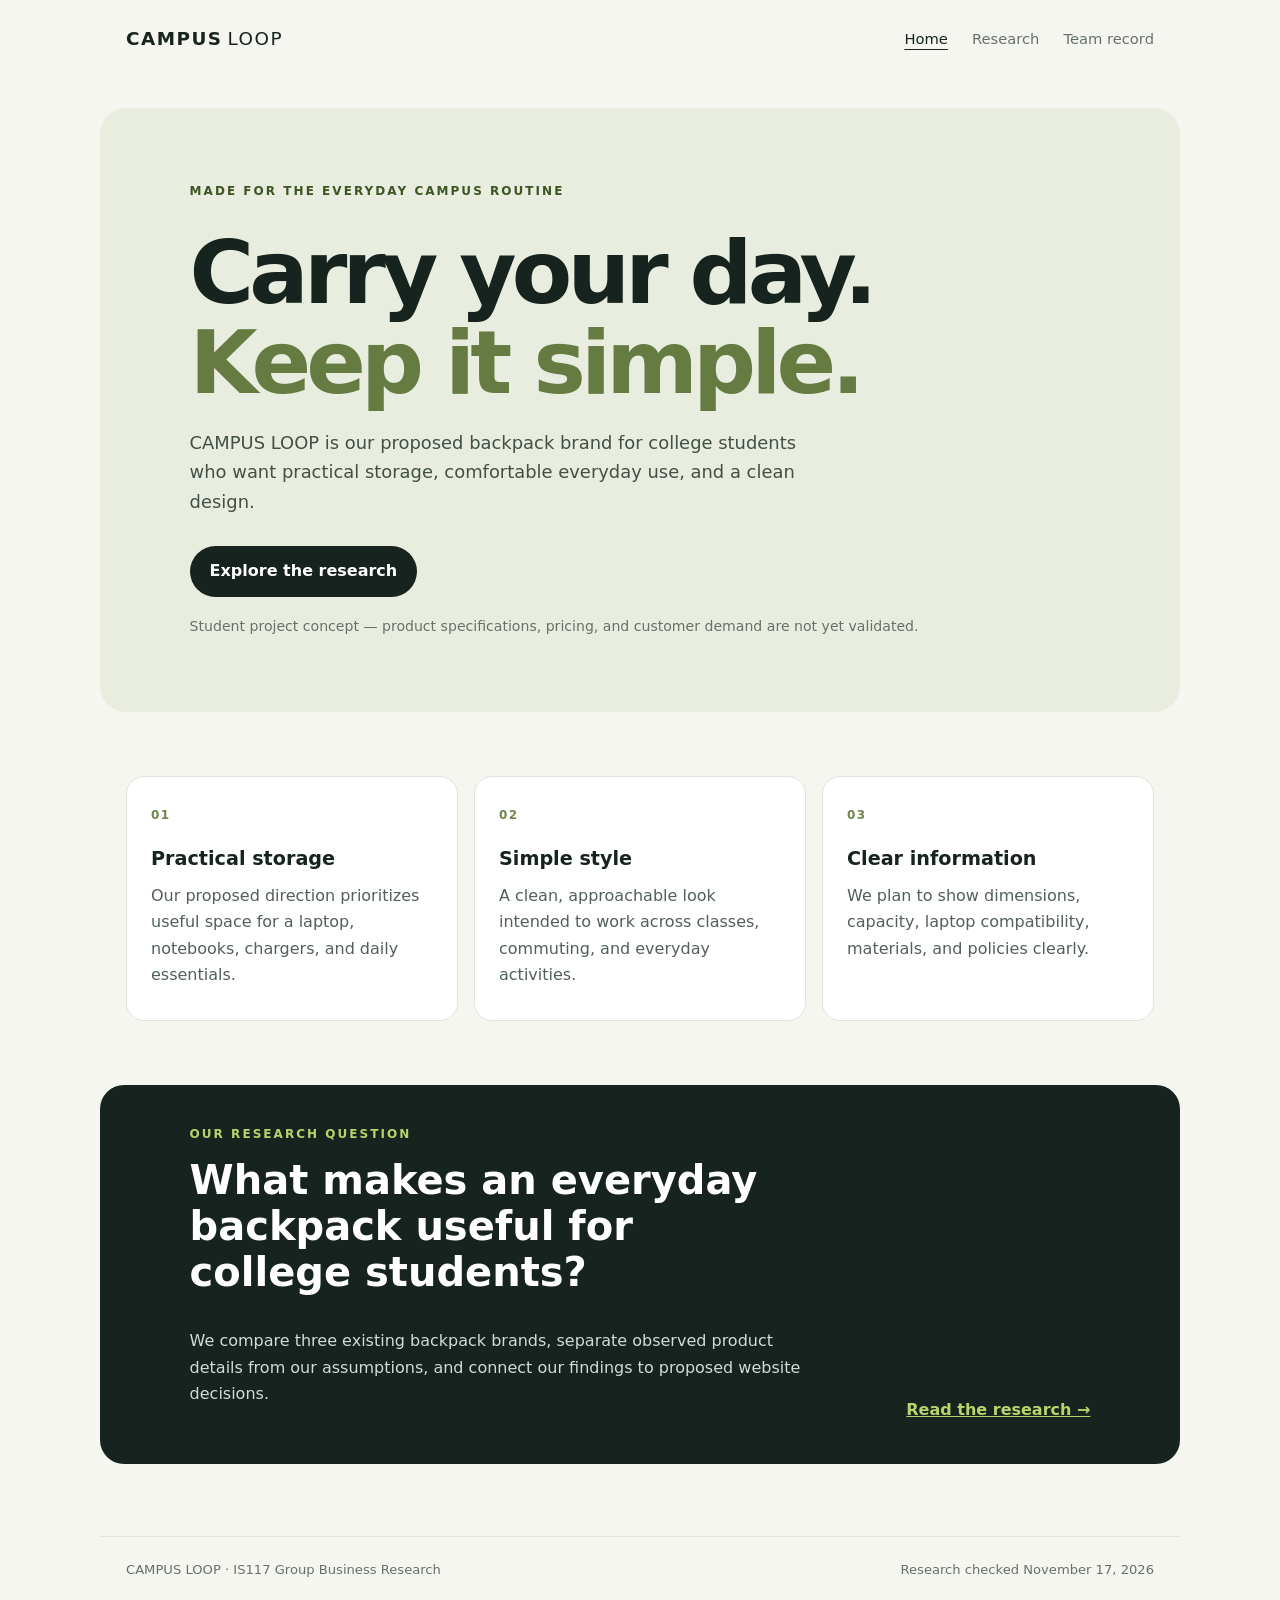
==== index.html @ f5d6ece9 "Add CAMPUS LOOP research website and documentation" ====
<!doctype html>
<html lang="en">
<head>
  <meta charset="utf-8">
  <meta name="viewport" content="width=device-width, initial-scale=1">
  <meta name="description" content="CAMPUS LOOP is a proposed practical backpack brand for college students. Explore our IS117 group business research.">
  <title>CAMPUS LOOP | Everyday backpacks for campus</title>
  <link rel="stylesheet" href="style.css">
</head>
<body>
  <header class="site-header">
    <a class="brand" href="index.html" aria-label="CAMPUS LOOP home">CAMPUS<span>LOOP</span></a>
    <nav aria-label="Main navigation">
      <a href="index.html" aria-current="page">Home</a>
      <a href="research.html">Research</a>
      <a href="docs/team-and-peer-review.md">Team record</a>
    </nav>
  </header>
  <main>
    <section class="hero">
      <p class="eyebrow">MADE FOR THE EVERYDAY CAMPUS ROUTINE</p>
      <h1>Carry your day.<br><span>Keep it simple.</span></h1>
      <p class="hero-copy">CAMPUS LOOP is our proposed backpack brand for college students who want practical storage, comfortable everyday use, and a clean design.</p>
      <a class="button" href="research.html">Explore the research</a>
      <p class="note">Student project concept — product specifications, pricing, and customer demand are not yet validated.</p>
    </section>
    <section class="section-grid" aria-label="Brand direction">
      <article class="feature-card">
        <span class="number">01</span>
        <h2>Practical storage</h2>
        <p>Our proposed direction prioritizes useful space for a laptop, notebooks, chargers, and daily essentials.</p>
      </article>
      <article class="feature-card">
        <span class="number">02</span>
        <h2>Simple style</h2>
        <p>A clean, approachable look intended to work across classes, commuting, and everyday activities.</p>
      </article>
      <article class="feature-card">
        <span class="number">03</span>
        <h2>Clear information</h2>
        <p>We plan to show dimensions, capacity, laptop compatibility, materials, and policies clearly.</p>
      </article>
    </section>
    <section class="callout">
      <div>
        <p class="eyebrow">OUR RESEARCH QUESTION</p>
        <h2>What makes an everyday backpack useful for college students?</h2>
        <p>We compare three existing backpack brands, separate observed product details from our assumptions, and connect our findings to proposed website decisions.</p>
      </div>
      <a class="text-link" href="research.html">Read the research →</a>
    </section>
  </main>
  <footer><span>CAMPUS LOOP · IS117 Group Business Research</span><span>Research checked November 17, 2026</span></footer>
</body>
</html>
---- style.css ----
:root{--ink:#17231f;--muted:#66716b;--paper:#f6f6f1;--card:#fff;--line:#dfe4dc;--accent:#b9d36a;--accent-dark:#3d5423;--soft:#eaf0df;--max:1080px}*{box-sizing:border-box}html{scroll-behavior:smooth}body{margin:0;background:var(--paper);color:var(--ink);font-family:Inter,ui-sans-serif,system-ui,-apple-system,BlinkMacSystemFont,"Segoe UI",sans-serif;line-height:1.65}.site-header{max-width:var(--max);margin:auto;padding:24px 26px;display:flex;align-items:center;justify-content:space-between;gap:20px}.brand{font-weight:900;letter-spacing:.08em;font-size:1.15rem;color:var(--ink);text-decoration:none}.brand span{font-weight:500;margin-left:5px}.site-header nav{display:flex;gap:24px;flex-wrap:wrap}.site-header nav a{color:var(--muted);text-decoration:none;font-size:.92rem}.site-header nav a[aria-current=page],.site-header nav a:hover{color:var(--ink);text-decoration:underline;text-underline-offset:5px}.hero{max-width:var(--max);margin:30px auto 64px;padding:74px 7%;background:#e8eddf;border-radius:26px;min-height:420px;display:flex;flex-direction:column;align-items:flex-start;justify-content:center}.eyebrow{font-size:.75rem;font-weight:800;letter-spacing:.17em;color:var(--accent-dark)}h1,h2,h3,p{margin-top:0}h1{font-size:clamp(2.7rem,7vw,5.5rem);line-height:1.02;letter-spacing:-.055em;margin:14px 0 20px}h1 span{color:#657b42}.hero-copy{max-width:620px;font-size:1.12rem;color:#425047}.button{display:inline-block;background:var(--ink);color:white;text-decoration:none;padding:12px 20px;border-radius:999px;font-weight:700;margin-top:12px}.button:hover{background:#33473d}.note,.small{font-size:.88rem;color:var(--muted)}.note{margin:18px 0 0}.section-grid{max-width:var(--max);margin:0 auto 64px;padding:0 26px;display:grid;grid-template-columns:repeat(3,1fr);gap:16px}.feature-card,.mini-card,.research-card{background:var(--card);border:1px solid var(--line);border-radius:18px;padding:24px}.number{font-size:.75rem;color:#71864b;font-weight:800;letter-spacing:.12em}.feature-card h2{font-size:1.2rem;margin:16px 0 8px}.feature-card p,.mini-card p,.research-card p{color:#526057;margin-bottom:8px}.callout{max-width:var(--max);margin:0 auto 72px;padding:40px 7%;background:var(--ink);color:white;border-radius:24px;display:flex;justify-content:space-between;align-items:flex-end;gap:28px}.callout .eyebrow{color:var(--accent)}.callout h2{font-size:clamp(1.6rem,4vw,2.5rem);line-height:1.15;max-width:600px}.callout p:not(.eyebrow){color:#d3dbd4;max-width:620px}.text-link{color:var(--accent);font-weight:700;white-space:nowrap}.article{max-width:900px;margin:36px auto 80px;padding:0 26px}.article h1{font-size:clamp(2.7rem,6vw,4.6rem)}.lede{font-size:1.2rem;color:#526057;max-width:760px}.status-note{background:var(--soft);border-left:4px solid #849d52;padding:16px 18px;border-radius:8px;margin:26px 0 34px}.article section{margin:46px 0}.article section h2{font-size:1.8rem;letter-spacing:-.03em;border-bottom:1px solid var(--line);padding-bottom:12px}.article h3{font-size:1.2rem;margin:12px 0 8px}.research-card{margin:18px 0}.card-top{display:flex;gap:8px;flex-wrap:wrap}.tag{background:var(--soft);color:var(--accent-dark);font-size:.72rem;font-weight:800;letter-spacing:.08em;text-transform:uppercase;padding:5px 9px;border-radius:999px}.article a{color:#3e5b2c;text-underline-offset:3px}.two-col{display:grid;grid-template-columns:1fr 1fr;gap:16px;margin:18px 0}.mini-card h3{margin-top:12px}.table-wrap{overflow-x:auto;margin:16px 0}table{border-collapse:collapse;width:100%;background:white;font-size:.93rem}th,td{text-align:left;vertical-align:top;padding:13px;border:1px solid var(--line);min-width:145px}th{background:#e9eee3;font-weight:800}.sources li{margin:12px 0;overflow-wrap:anywhere}footer{max-width:var(--max);margin:auto;padding:22px 26px 34px;display:flex;justify-content:space-between;gap:20px;color:var(--muted);font-size:.82rem;border-top:1px solid var(--line)}footer a{color:inherit}@media(max-width:720px){.site-header{align-items:flex-start;flex-direction:column}.site-header nav{gap:16px}.hero{margin:12px 14px 42px;padding:48px 26px;min-height:360px}.section-grid{grid-template-columns:1fr;padding:0 14px;margin-bottom:42px}.callout{margin:0 14px 48px;display:block;padding:30px 26px}.text-link{display:inline-block;margin-top:8px}.article{padding:0 16px;margin-top:20px}.two-col{grid-template-columns:1fr}footer{padding:20px 16px;flex-direction:column}}
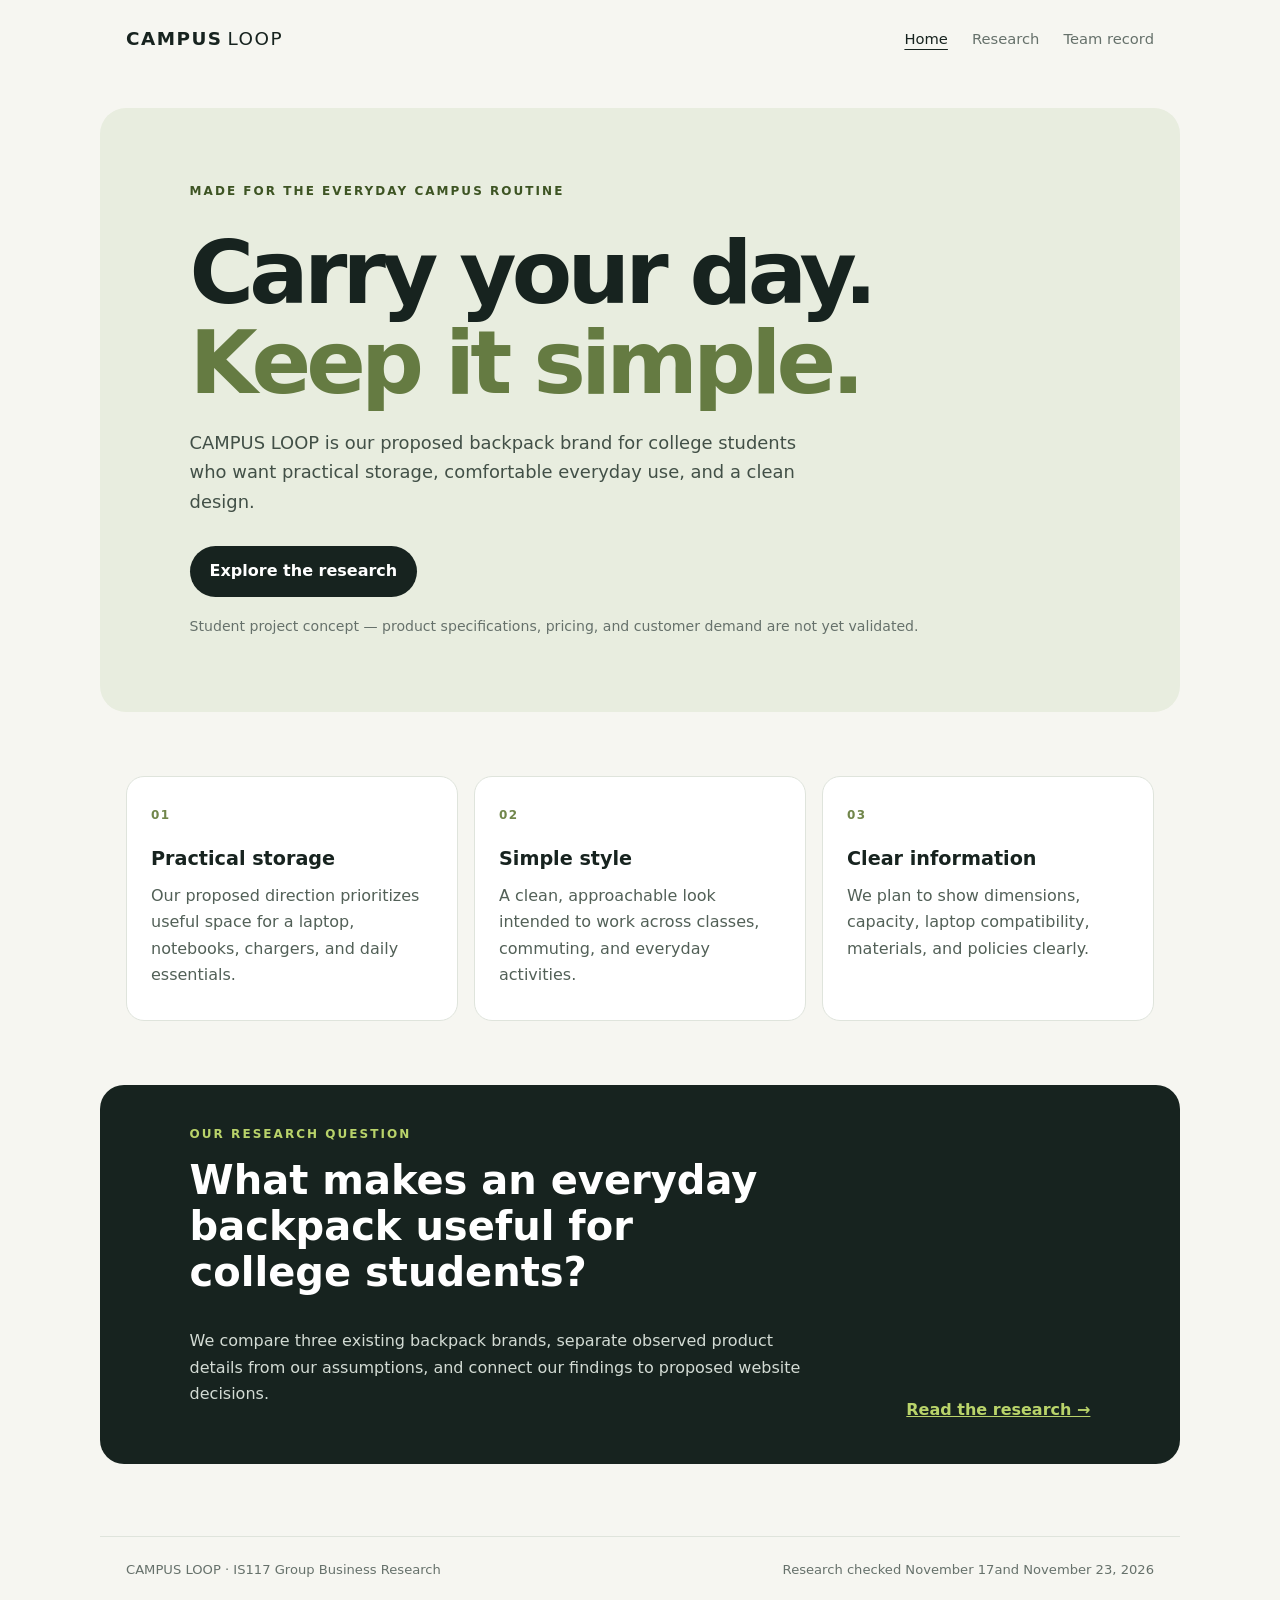
==== commit 37523211: "Update footer research check dates" ====
--- a/index.html
+++ b/index.html
@@ -13,7 +13,7 @@
     <nav aria-label="Main navigation">
       <a href="index.html" aria-current="page">Home</a>
       <a href="research.html">Research</a>
-      <a href="docs/team-and-peer-review.md">Team record</a>
+      <a href="team-and-peer-review.md">Team record</a>
     </nav>
   </header>
   <main>
@@ -50,6 +50,6 @@
       <a class="text-link" href="research.html">Read the research →</a>
     </section>
   </main>
-  <footer><span>CAMPUS LOOP · IS117 Group Business Research</span><span>Research checked November 17, 2026</span></footer>
+  <footer><span>CAMPUS LOOP · IS117 Group Business Research</span><span>Research checked November 17and November 23, 2026 </span></footer>
 </body>
 </html>
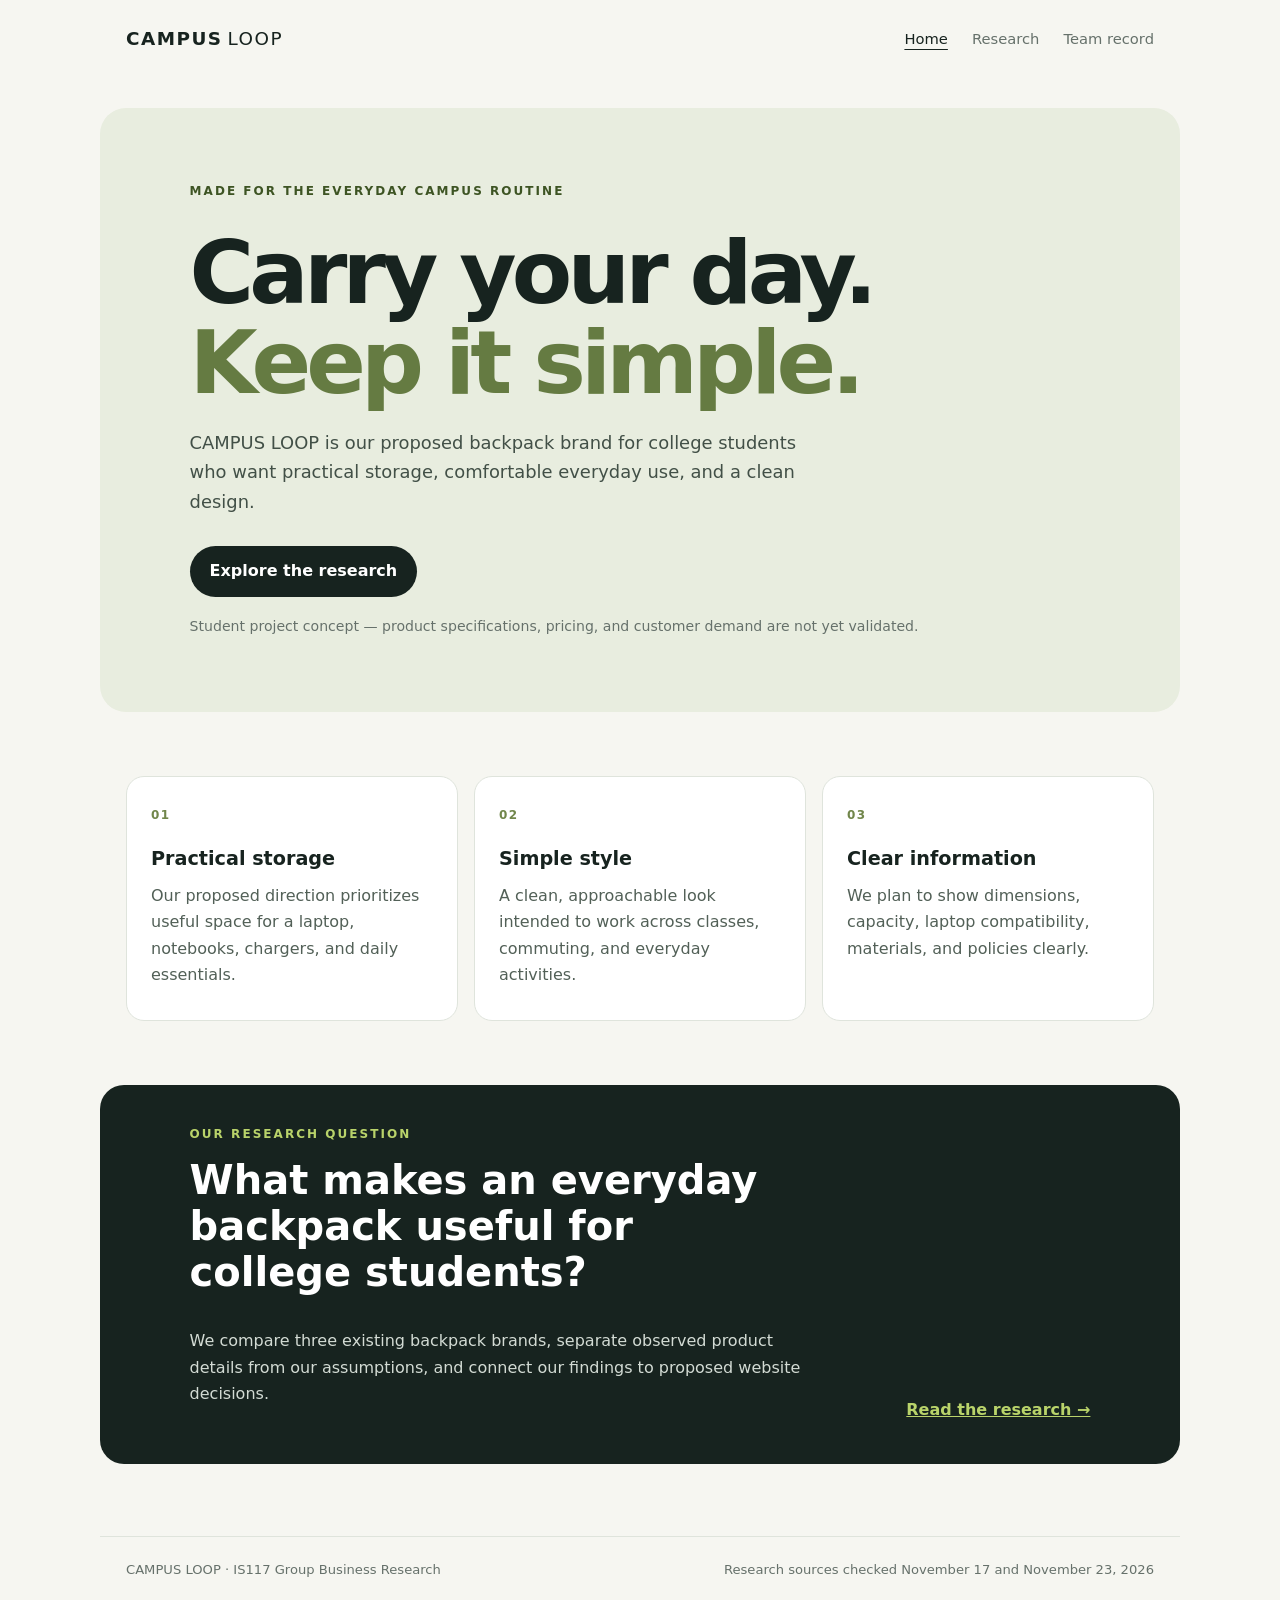
==== commit b8f9aa12: "Update footer text for clarity" ====
--- a/index.html
+++ b/index.html
@@ -50,6 +50,6 @@
       <a class="text-link" href="research.html">Read the research →</a>
     </section>
   </main>
-  <footer><span>CAMPUS LOOP · IS117 Group Business Research</span><span>Research checked November 17and November 23, 2026 </span></footer>
+  <footer><span>CAMPUS LOOP · IS117 Group Business Research</span><span>Research sources checked November 17 and November 23, 2026</span></footer>
 </body>
 </html>
